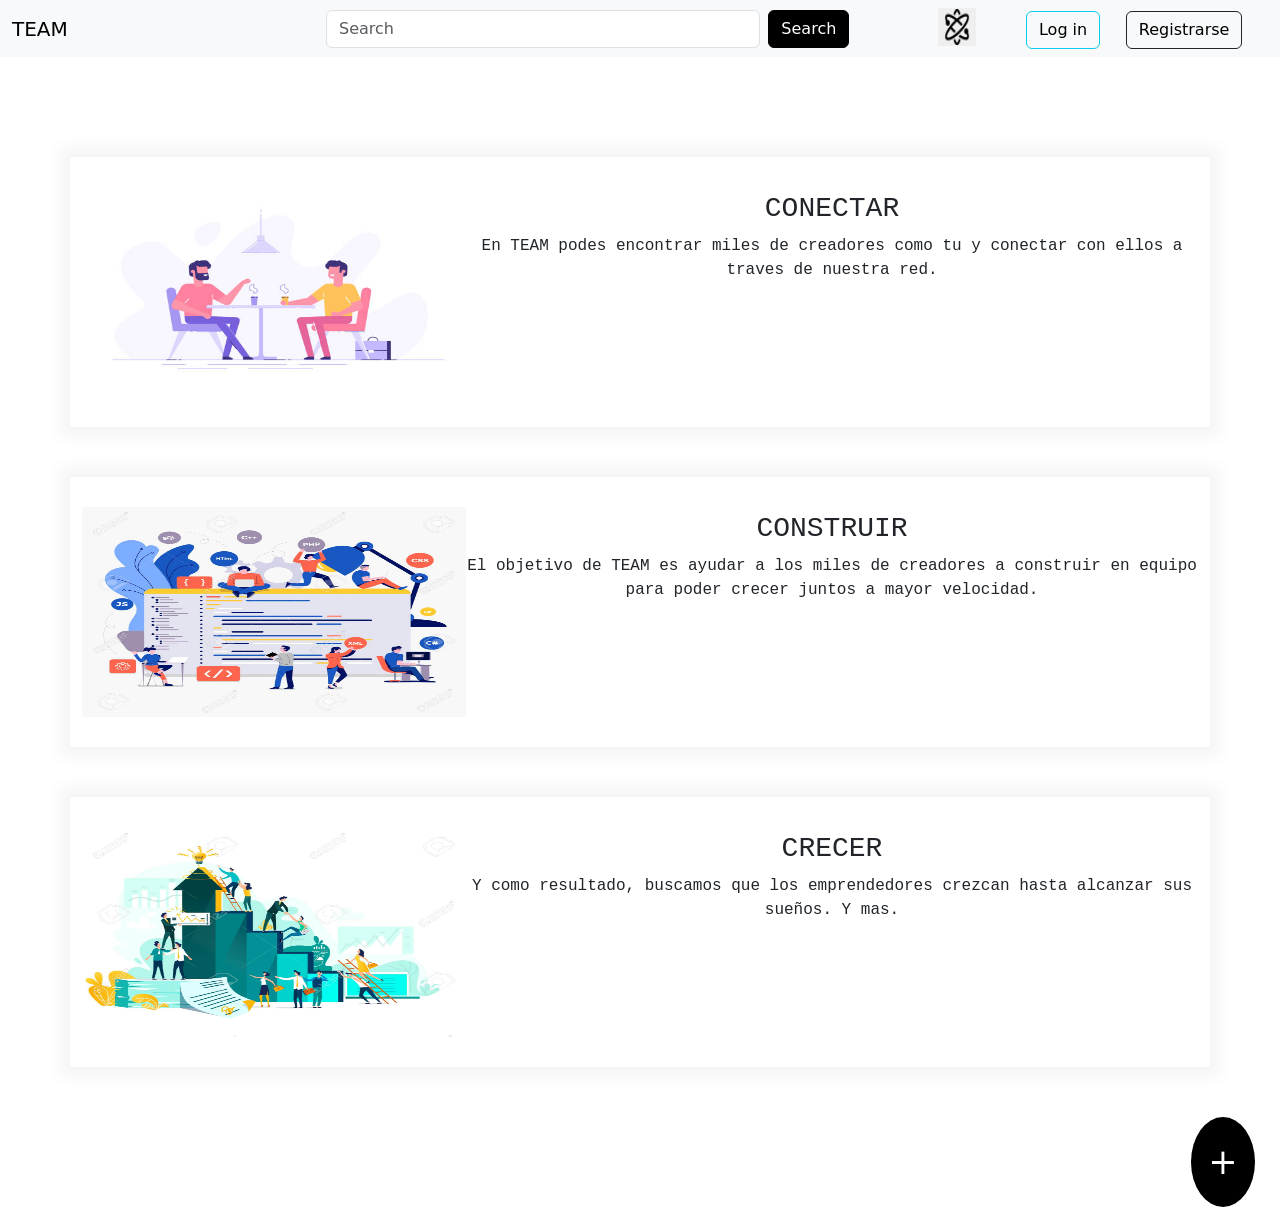
==== index.html @ 3e77d37e "primer commit" ====
<!DOCTYPE html>
<html lang="en">
<head>
    <meta charset="UTF-8">
    <meta http-equiv="X-UA-Compatible" content="IE=edge">
    <meta name="viewport" content="width=device-width, initial-scale=1.0">
    <link href="https://cdn.jsdelivr.net/npm/bootstrap@5.1.0/dist/css/bootstrap.min.css" rel="stylesheet" integrity="sha384-KyZXEAg3QhqLMpG8r+8fhAXLRk2vvoC2f3B09zVXn8CA5QIVfZOJ3BCsw2P0p/We" crossorigin="anonymous">
    <link rel="stylesheet" href="./style.css">
    <script src="https://ajax.googleapis.com/ajax/libs/jquery/3.6.0/jquery.min.js"></script>
    <title>TEAM</title>
</head>
<body>
    <script src="./main.js"></script>
    <header>
        <nav class="navbar navbar-light bg-light">
            <div class="container-fluid">
                <div class="col-3 logo">
                    <a href="./index.html" class="navbar-brand">TEAM</a>
                </div> 
                <div class="col-5 search">
                    <form class="d-flex">
                        <input class="form-control me-2" type="search" placeholder="Search" aria-label="Search">
                        <button class="btn btn-outline-success" type="submit" id="butSea">Search</button>
                    </form>
                </div>
                <div class="col-4 botones">
                    <button id="netBtn"><a href="./HTML/perfiles.html"><img id="netImg" src="./network.png"></a></button>
                    <button type="button" class="btn btn-outline-info" id="butLog"><a id="aLog" href="./HTML/login.html">Log in</a></button>
                    <button type="button" class="btn btn-outline-dark" id="butReg"><a id="aReg" href="./HTML/registrarse.html">Registrarse</a></button>
                </div>
            </div>
        </nav>
    </header>
    <section class="ccc">
        <div class="container">
            <div class="cImg">
                <img class="imgIndex" src="./conectar.jpg" alt="Conectar">
            </div>
            <div class="cText">
                <h3 class="texto">CONECTAR</h3>
                <p class="subTexto">En TEAM podes encontrar miles de creadores como tu y conectar con ellos a traves de nuestra red.</p>
                </div>
        </div>
        <div class="container">
            <div class="cImg">
                <img class="imgIndex" src="./construir.jpg" alt="Construir">
            </div>
            <div class="cText">
                <h3 class="texto">CONSTRUIR</h3>
                <p class="subTexto">El objetivo de TEAM es ayudar a los miles de creadores a construir en equipo para poder crecer juntos a mayor velocidad.</p>
            </div>
        </div>
        <div class="container">
            <div class="cImg">
                <img class="imgIndex" src="./crecer.jpg" alt="Crecer">
            </div>  
            <div class="cText">
                <h3 class="texto">CRECER</h3>
                <p class="subTexto">Y como resultado, buscamos que los emprendedores crezcan hasta alcanzar sus sueños. Y mas.</p>
            </div>
        </div>
    </section>

    <footer>
        <button id="BtnAgregar"><a id="aAgg" href="./HTML/post.html">+</a></button>
    </footer>

    <script src="./jquery-3.6.0.min.js"></script>
    <script src="https://cdn.jsdelivr.net/npm/@popperjs/core@2.9.3/dist/umd/popper.min.js" integrity="sha384-eMNCOe7tC1doHpGoWe/6oMVemdAVTMs2xqW4mwXrXsW0L84Iytr2wi5v2QjrP/xp" crossorigin="anonymous"></script>
    <script src="https://cdn.jsdelivr.net/npm/bootstrap@5.1.0/dist/js/bootstrap.min.js" integrity="sha384-cn7l7gDp0eyniUwwAZgrzD06kc/tftFf19TOAs2zVinnD/C7E91j9yyk5//jjpt/" crossorigin="anonymous"></script>
</body>
</html>
---- style.css ----
.botones{
    display: flex;
    float: right;
    justify-content: flex-end;
    align-items: flex-end;
    padding-right: 2vw;
}

#aLog{
    text-decoration: none;
    color: black;
}

#aReg{
    text-decoration: none;
    color: black;
}

#butLog{
    margin-right: 2vw;
}
#butReg :hover{
    color: white;
}

.container{
    display: flex;
    flex-direction: row;
    margin-top: 50px;
    box-shadow: 0px 0px 15px 10px whitesmoke;
}
.imgIndex{
    width: 30vw;
    height: 30vh;
    padding-bottom: 30px;
    padding-top: 30px;
}

.cText{
    text-align: center;
    flex-direction: column;
    margin-top: 35px;
    font-family: monospace;
}
.formLog{
    margin: 10vw 20vw 30vw 25vw;
    width: 50vw;
}

#formReg{
    width: 90%;
    margin: 5vw;
}

#butSea{
    color: white;
    border-color: black;
    background-color: black;
}
#butSea:hover{
    transform: scale(1.1 );
}

#login{
    color: white;
    text-decoration: none;
}

#netImg{
    width: 2vw;
    height: 4vh;
}

#netBtn{
    border: none;
    margin-right: 50px;
    margin-bottom: 3px;
}

#BtnAgregar{
    background-color: black;
    color: blanchedalmond;
    border: thin;
    border-radius: 70%;
    width: 5vw;
    height: 10vh;
    font-size: 35px;
    float: right;
    margin-bottom: 20px;
    margin-right: 25px;
    scroll-behavior: auto;
}

#aAgg{
    color: white;
    text-decoration: none;
}

#input-task{
    margin: 5vw 5vw 10vw 20vw;
    border-radius: 5%;
    width: 40vw;
    height: 7vh;
    border-style: double;
    border-color: black;
}

footer{
    display: flex;
    justify-content: flex-end;
    align-items: flex-end;
}

.showPer{
    height: 500px;
}

.ccc{
    display: flex;
    flex-direction: column;
    margin: 50px 0 50px 0;
}

#listaPost{
    justify-content: center;
}

#Posts{
    display: flex;
    flex-direction: column;
}

#msj{
    justify-content: center;
    text-align: flex-start;
    margin-left: 10px;
    margin-right: 10px;
    text-decoration: none;
}

#iyb{
    align-items: center;
    justify-content: flex-start;
    border-style: double;
}

#elem{
    border-top: solid 1px gainsboro;
    margin: 20px;
    text-decoration: none;
    text-align: flex-start;
    padding-top: 17px;
    font-family: 'Gill Sans', 'Gill Sans MT', Calibri, 'Trebuchet MS', sans-serif;
    font-size: 1.1em;
}
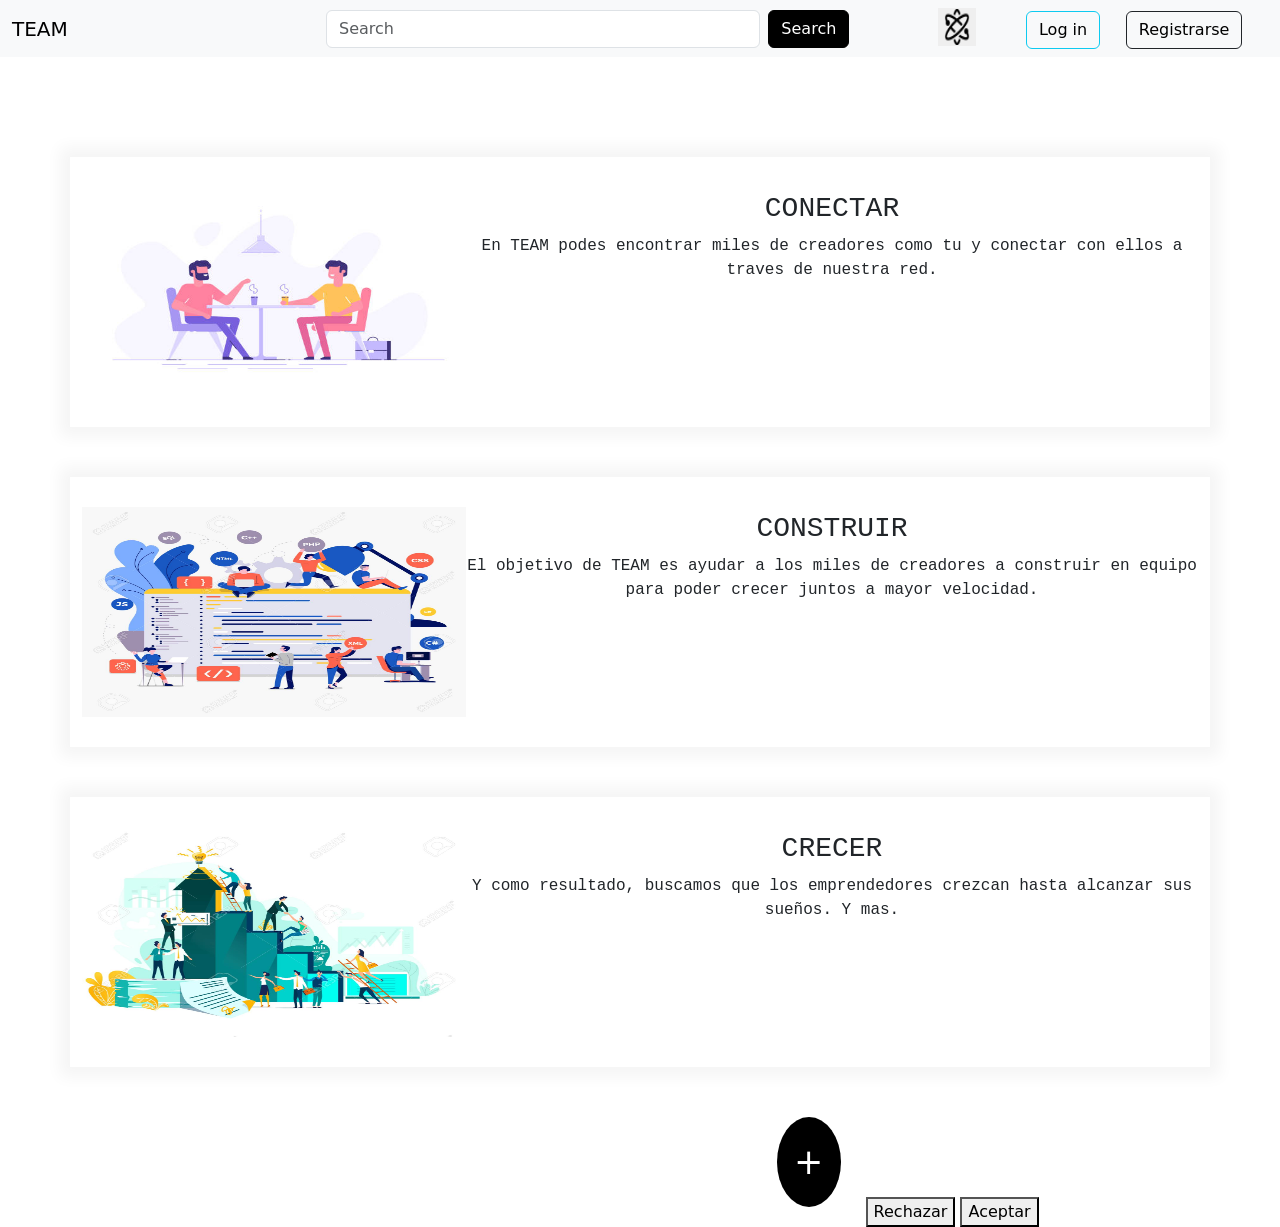
==== commit 4dbdb67b: "final commmit" ====
--- a/index.html
+++ b/index.html
@@ -10,7 +10,6 @@
     <title>TEAM</title>
 </head>
 <body>
-    <script src="./main.js"></script>
     <header>
         <nav class="navbar navbar-light bg-light">
             <div class="container-fluid">
@@ -66,6 +65,7 @@
     </footer>
 
     <script src="./jquery-3.6.0.min.js"></script>
+    <script src="./main.js"></script>
     <script src="https://cdn.jsdelivr.net/npm/@popperjs/core@2.9.3/dist/umd/popper.min.js" integrity="sha384-eMNCOe7tC1doHpGoWe/6oMVemdAVTMs2xqW4mwXrXsW0L84Iytr2wi5v2QjrP/xp" crossorigin="anonymous"></script>
     <script src="https://cdn.jsdelivr.net/npm/bootstrap@5.1.0/dist/js/bootstrap.min.js" integrity="sha384-cn7l7gDp0eyniUwwAZgrzD06kc/tftFf19TOAs2zVinnD/C7E91j9yyk5//jjpt/" crossorigin="anonymous"></script>
 </body>
--- a/style.css
+++ b/style.css
@@ -113,7 +113,8 @@
 }
 
 .showPer{
-    height: 500px;
+    display: flex;
+    flex-direction: column;
 }
 
 .ccc{
@@ -153,4 +154,32 @@
     padding-top: 17px;
     font-family: 'Gill Sans', 'Gill Sans MT', Calibri, 'Trebuchet MS', sans-serif;
     font-size: 1.1em;
+}
+
+.divPrueba{
+    width: 30vw;
+    height: 20vh;
+    justify-content: center;
+    align-items: center;
+    text-align: center;
+    border-style: outset;
+    margin: 20px;
+    padding-top: 30px;
+}
+
+.datos{
+
+}
+
+.uEdad{
+
+}
+
+.hPerfiles{
+    justify-content: center;
+    align-items: center;
+    text-align: center;
+    margin-top: 20px;
+    box-shadow: 0px 0px 15px 10px whitesmoke;
+    
 }
